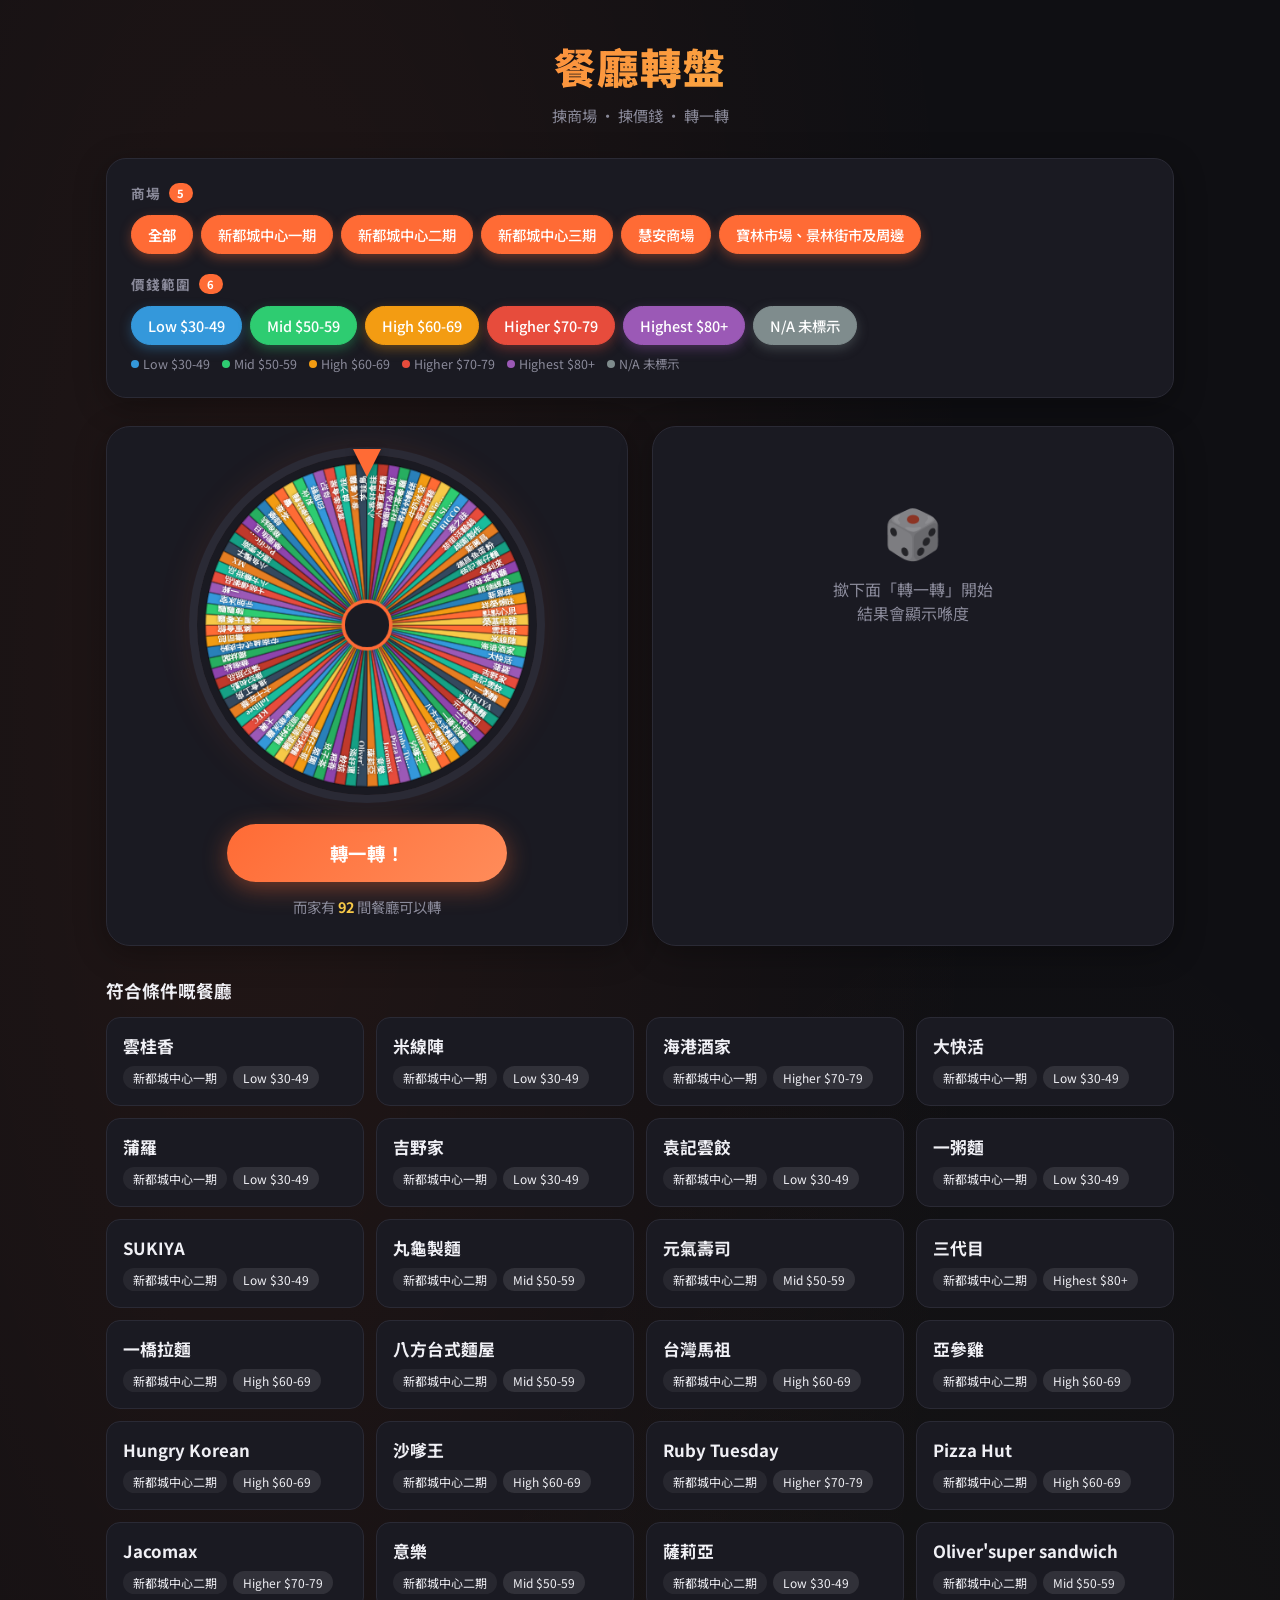
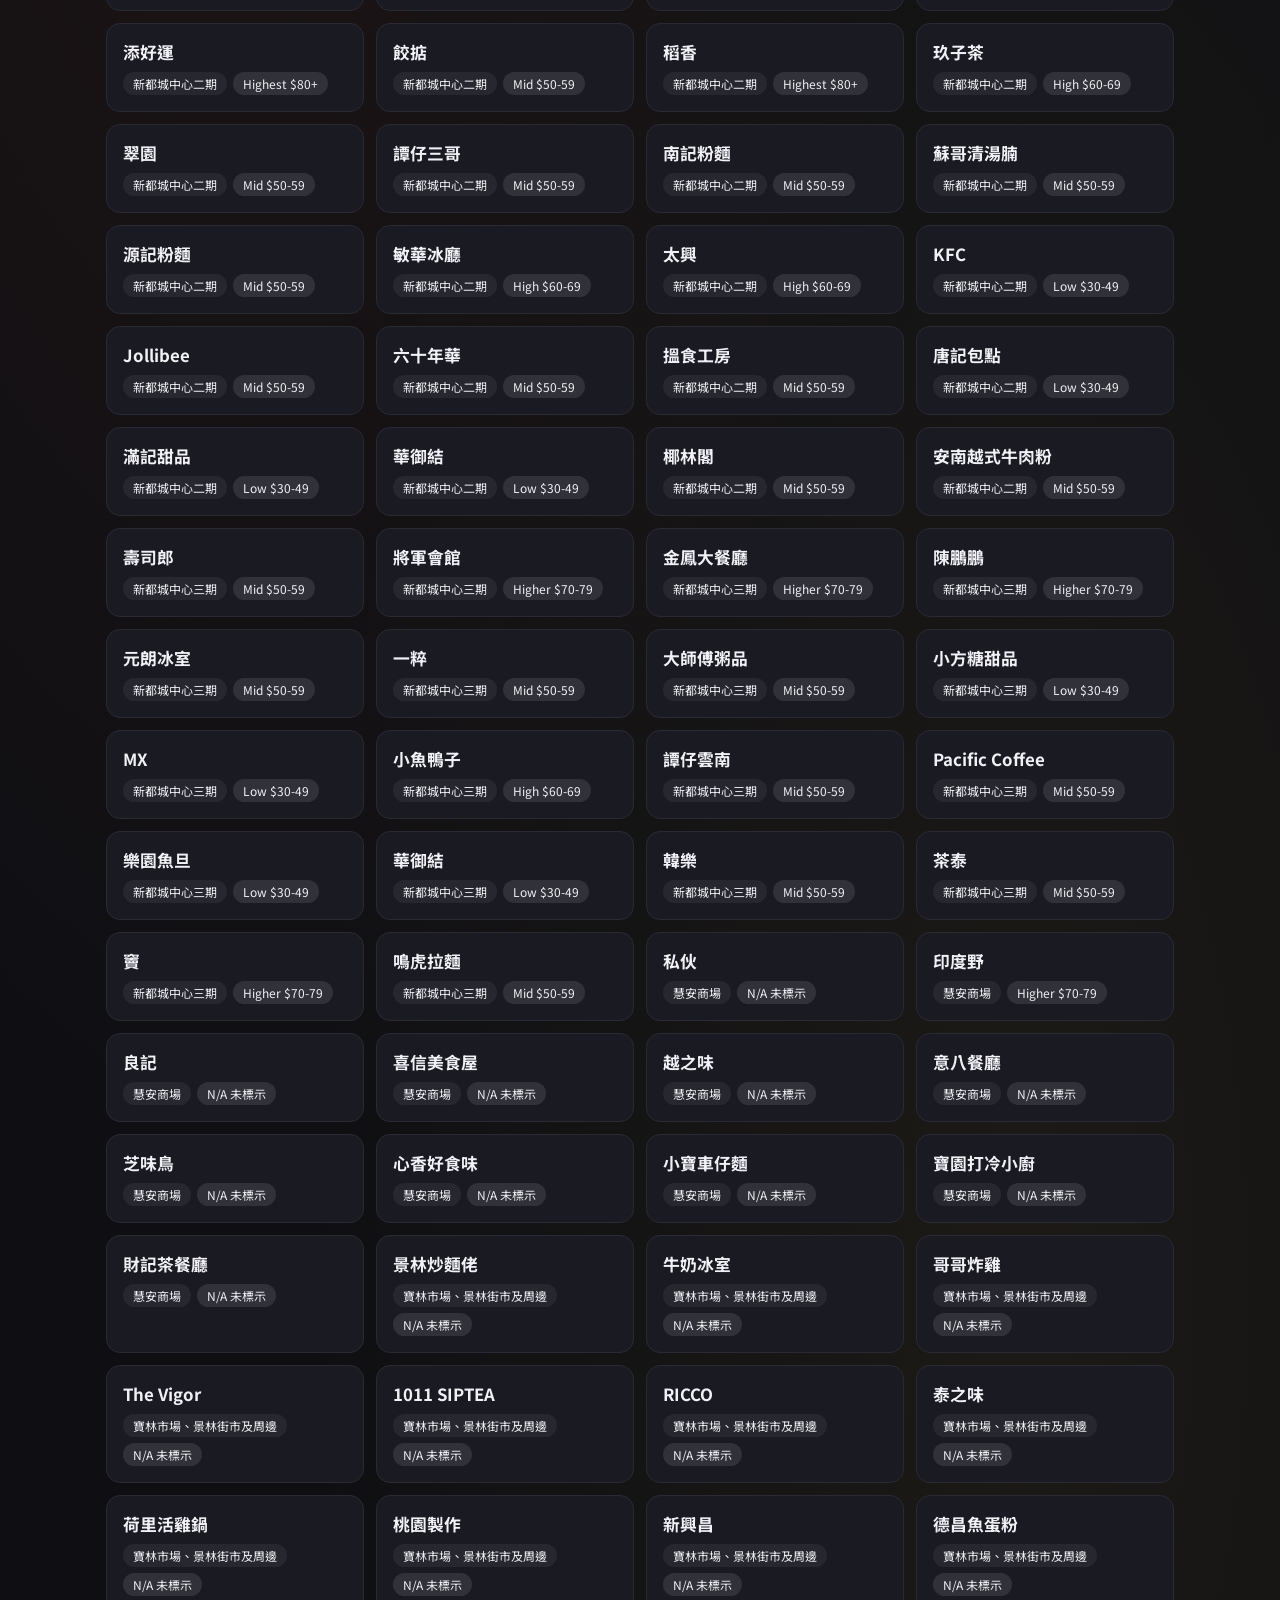
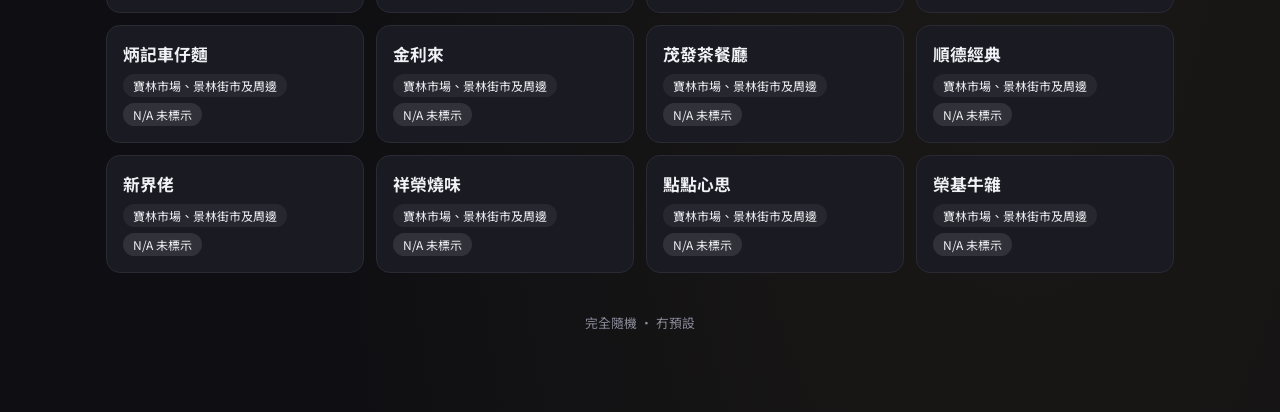
==== index.html @ 02159529 "fixed file name" ====
<!DOCTYPE html>
<html lang="zh-Hant">
<head>
  <meta charset="UTF-8">
  <meta name="viewport" content="width=device-width, initial-scale=1.0">
  <title>餐廳轉盤 · 隨機揀食</title>
  <link rel="preconnect" href="https://fonts.googleapis.com">
  <link rel="preconnect" href="https://fonts.gstatic.com" crossorigin>
  <link href="https://fonts.googleapis.com/css2?family=Noto+Sans+TC:wght@400;500;700;900&display=swap" rel="stylesheet">
  <style>
    :root {
      --bg: #0f0f13;
      --card: #1a1a22;
      --card-hover: #22222c;
      --accent: #ff6b35;
      --accent2: #f7c948;
      --text: #f0f0f5;
      --muted: #8a8a9a;
      --success: #2ecc71;
      --border: #2a2a35;
      --low: #3498db;
      --mid: #2ecc71;
      --high: #f39c12;
      --higher: #e74c3c;
      --highest: #9b59b6;
      --na: #7f8c8d;
    }

    * {
      margin: 0;
      padding: 0;
      box-sizing: border-box;
    }

    body {
      font-family: 'Noto Sans TC', -apple-system, BlinkMacSystemFont, sans-serif;
      background: var(--bg);
      color: var(--text);
      min-height: 100vh;
      overflow-x: hidden;
      background-image: 
        radial-gradient(ellipse at 20% 20%, rgba(255, 107, 53, 0.08) 0%, transparent 50%),
        radial-gradient(ellipse at 80% 80%, rgba(247, 201, 72, 0.06) 0%, transparent 50%);
    }

    .container {
      max-width: 1100px;
      margin: 0 auto;
      padding: 24px 16px 80px;
    }

    header {
      text-align: center;
      margin-bottom: 32px;
      padding-top: 12px;
    }

    header h1 {
      font-size: clamp(1.8rem, 5vw, 2.6rem);
      font-weight: 900;
      background: linear-gradient(135deg, var(--accent), var(--accent2));
      -webkit-background-clip: text;
      -webkit-text-fill-color: transparent;
      background-clip: text;
      letter-spacing: 0.02em;
    }

    header p {
      color: var(--muted);
      margin-top: 8px;
      font-size: 0.95rem;
    }

    /* Filters */
    .filters {
      background: var(--card);
      border: 1px solid var(--border);
      border-radius: 20px;
      padding: 24px;
      margin-bottom: 28px;
      box-shadow: 0 8px 32px rgba(0,0,0,0.3);
    }

    .filter-section {
      margin-bottom: 20px;
    }

    .filter-section:last-child {
      margin-bottom: 0;
    }

    .filter-title {
      font-size: 0.85rem;
      font-weight: 700;
      color: var(--muted);
      text-transform: uppercase;
      letter-spacing: 0.08em;
      margin-bottom: 12px;
      display: flex;
      align-items: center;
      gap: 8px;
    }

    .filter-title span {
      background: var(--accent);
      color: #fff;
      font-size: 0.7rem;
      padding: 2px 8px;
      border-radius: 999px;
      font-weight: 700;
    }

    .chips {
      display: flex;
      flex-wrap: wrap;
      gap: 8px;
    }

    .chip {
      appearance: none;
      border: 1.5px solid var(--border);
      background: transparent;
      color: var(--text);
      padding: 8px 16px;
      border-radius: 999px;
      font-size: 0.9rem;
      font-weight: 500;
      cursor: pointer;
      transition: all 0.2s ease;
      font-family: inherit;
      user-select: none;
    }

    .chip:hover {
      border-color: var(--accent);
      background: rgba(255, 107, 53, 0.1);
    }

    .chip.active {
      background: var(--accent);
      border-color: var(--accent);
      color: #fff;
      box-shadow: 0 4px 12px rgba(255, 107, 53, 0.35);
    }

    .chip.price-low.active { background: var(--low); border-color: var(--low); box-shadow: 0 4px 12px rgba(52,152,219,0.35); }
    .chip.price-mid.active { background: var(--mid); border-color: var(--mid); box-shadow: 0 4px 12px rgba(46,204,113,0.35); }
    .chip.price-high.active { background: var(--high); border-color: var(--high); box-shadow: 0 4px 12px rgba(243,156,18,0.35); }
    .chip.price-higher.active { background: var(--higher); border-color: var(--higher); box-shadow: 0 4px 12px rgba(231,76,60,0.35); }
    .chip.price-highest.active { background: var(--highest); border-color: var(--highest); box-shadow: 0 4px 12px rgba(155,89,182,0.35); }
    .chip.price-na.active { background: var(--na); border-color: var(--na); box-shadow: 0 4px 12px rgba(127,140,141,0.35); }

    .price-legend {
      display: flex;
      flex-wrap: wrap;
      gap: 12px;
      margin-top: 10px;
      font-size: 0.78rem;
      color: var(--muted);
    }

    .price-legend span {
      display: flex;
      align-items: center;
      gap: 4px;
    }

    .dot {
      width: 8px;
      height: 8px;
      border-radius: 50%;
      display: inline-block;
    }

    /* Main spinner area */
    .spinner-area {
      display: grid;
      grid-template-columns: 1fr;
      gap: 24px;
    }

    @media (min-width: 800px) {
      .spinner-area {
        grid-template-columns: 1fr 1fr;
      }
    }

    .wheel-card, .result-card {
      background: var(--card);
      border: 1px solid var(--border);
      border-radius: 24px;
      padding: 28px;
      box-shadow: 0 8px 32px rgba(0,0,0,0.3);
      position: relative;
      overflow: hidden;
    }

    .wheel-wrapper {
      position: relative;
      width: 100%;
      max-width: 340px;
      margin: 0 auto;
      aspect-ratio: 1;
    }

    #wheelCanvas {
      width: 100%;
      height: 100%;
      border-radius: 50%;
      box-shadow: 0 0 0 8px #2a2a35, 0 0 40px rgba(255,107,53,0.15);
    }

    .pointer {
      position: absolute;
      top: -6px;
      left: 50%;
      transform: translateX(-50%);
      width: 0;
      height: 0;
      border-left: 14px solid transparent;
      border-right: 14px solid transparent;
      border-top: 28px solid var(--accent);
      z-index: 10;
      filter: drop-shadow(0 2px 4px rgba(0,0,0,0.4));
    }

    .spin-btn {
      display: block;
      width: 100%;
      max-width: 280px;
      margin: 24px auto 0;
      padding: 16px 32px;
      font-size: 1.15rem;
      font-weight: 700;
      font-family: inherit;
      border: none;
      border-radius: 999px;
      background: linear-gradient(135deg, var(--accent), #ff8c5a);
      color: #fff;
      cursor: pointer;
      transition: transform 0.15s, box-shadow 0.15s;
      box-shadow: 0 6px 24px rgba(255,107,53,0.4);
      letter-spacing: 0.03em;
    }

    .spin-btn:hover:not(:disabled) {
      transform: translateY(-2px);
      box-shadow: 0 10px 28px rgba(255,107,53,0.5);
    }

    .spin-btn:active:not(:disabled) {
      transform: translateY(0);
    }

    .spin-btn:disabled {
      opacity: 0.5;
      cursor: not-allowed;
    }

    .count-info {
      text-align: center;
      margin-top: 14px;
      font-size: 0.9rem;
      color: var(--muted);
    }

    .count-info strong {
      color: var(--accent2);
    }

    /* Result */
    .result-placeholder {
      text-align: center;
      padding: 40px 20px;
      color: var(--muted);
    }

    .result-placeholder .icon {
      font-size: 3rem;
      margin-bottom: 12px;
      opacity: 0.5;
    }

    .result-content {
      display: none;
      animation: fadeIn 0.5s ease;
    }

    .result-content.show {
      display: block;
    }

    @keyframes fadeIn {
      from { opacity: 0; transform: translateY(12px); }
      to { opacity: 1; transform: translateY(0); }
    }

    .result-name {
      font-size: 1.8rem;
      font-weight: 900;
      text-align: center;
      margin-bottom: 16px;
      line-height: 1.3;
    }

    .result-meta {
      display: flex;
      flex-wrap: wrap;
      justify-content: center;
      gap: 10px;
      margin-bottom: 20px;
    }

    .badge {
      padding: 6px 14px;
      border-radius: 999px;
      font-size: 0.85rem;
      font-weight: 600;
    }

    .badge.mall {
      background: rgba(255,255,255,0.08);
      color: var(--text);
    }

    .badge.price-low { background: rgba(52,152,219,0.2); color: #5dade2; }
    .badge.price-mid { background: rgba(46,204,113,0.2); color: #58d68d; }
    .badge.price-high { background: rgba(243,156,18,0.2); color: #f5b041; }
    .badge.price-higher { background: rgba(231,76,60,0.2); color: #ec7063; }
    .badge.price-highest { background: rgba(155,89,182,0.2); color: #bb8fce; }
    .badge.price-na { background: rgba(127,140,141,0.2); color: #b0b0b0; }

    .result-desc {
      background: rgba(255,255,255,0.04);
      border-radius: 14px;
      padding: 16px;
      font-size: 0.95rem;
      color: var(--muted);
      line-height: 1.6;
      text-align: center;
      cursor: pointer;
      transition: background 0.2s;
      border: 1px solid transparent;
    }

    .result-desc:hover {
      background: rgba(255,255,255,0.07);
      border-color: var(--border);
    }

    .result-desc .hint {
      font-size: 0.75rem;
      margin-top: 6px;
      opacity: 0.6;
    }

    /* List of filtered */
    .list-section {
      margin-top: 32px;
    }

    .list-header {
      display: flex;
      justify-content: space-between;
      align-items: center;
      margin-bottom: 14px;
    }

    .list-header h2 {
      font-size: 1.1rem;
      font-weight: 700;
    }

    .restaurant-grid {
      display: grid;
      grid-template-columns: repeat(auto-fill, minmax(240px, 1fr));
      gap: 12px;
    }

    .resto-card {
      background: var(--card);
      border: 1px solid var(--border);
      border-radius: 14px;
      padding: 16px;
      cursor: pointer;
      transition: all 0.2s;
    }

    .resto-card:hover {
      background: var(--card-hover);
      border-color: var(--accent);
      transform: translateY(-2px);
    }

    .resto-card .name {
      font-weight: 700;
      font-size: 1.05rem;
      margin-bottom: 8px;
    }

    .resto-card .tags {
      display: flex;
      flex-wrap: wrap;
      gap: 6px;
    }

    .resto-card .tag {
      font-size: 0.75rem;
      padding: 3px 10px;
      border-radius: 999px;
      background: rgba(255,255,255,0.06);
    }

    /* Modal */
    .modal-overlay {
      position: fixed;
      inset: 0;
      background: rgba(0,0,0,0.7);
      backdrop-filter: blur(6px);
      display: flex;
      align-items: center;
      justify-content: center;
      z-index: 100;
      opacity: 0;
      pointer-events: none;
      transition: opacity 0.25s;
      padding: 20px;
    }

    .modal-overlay.open {
      opacity: 1;
      pointer-events: auto;
    }

    .modal {
      background: var(--card);
      border: 1px solid var(--border);
      border-radius: 20px;
      padding: 28px;
      max-width: 420px;
      width: 100%;
      transform: scale(0.92);
      transition: transform 0.25s;
      box-shadow: 0 20px 60px rgba(0,0,0,0.5);
    }

    .modal-overlay.open .modal {
      transform: scale(1);
    }

    .modal h3 {
      font-size: 1.4rem;
      font-weight: 800;
      margin-bottom: 12px;
    }

    .modal .meta {
      display: flex;
      flex-wrap: wrap;
      gap: 8px;
      margin-bottom: 16px;
    }

    .modal .desc {
      color: var(--muted);
      line-height: 1.7;
      font-size: 0.95rem;
      background: rgba(255,255,255,0.04);
      padding: 14px;
      border-radius: 12px;
    }

    .modal-close {
      margin-top: 20px;
      width: 100%;
      padding: 12px;
      border: none;
      border-radius: 12px;
      background: var(--accent);
      color: #fff;
      font-weight: 700;
      font-size: 1rem;
      cursor: pointer;
      font-family: inherit;
    }

    .modal-close:hover {
      opacity: 0.9;
    }

    /* Confetti */
    .confetti {
      position: fixed;
      width: 10px;
      height: 10px;
      top: -10px;
      z-index: 200;
      pointer-events: none;
    }

    footer {
      text-align: center;
      margin-top: 40px;
      color: var(--muted);
      font-size: 0.8rem;
    }
  </style>
</head>
<body>
  <div class="container">
    <header>
      <h1>餐廳轉盤</h1>
      <p>揀商場 · 揀價錢 · 轉一轉 </p>
    </header>

    <div class="filters">
      <div class="filter-section">
        <div class="filter-title">商場 <span id="mallCount">0</span></div>
        <div class="chips" id="mallChips"></div>
      </div>
      <div class="filter-section">
        <div class="filter-title">價錢範圍 <span id="priceCount">0</span></div>
        <div class="chips" id="priceChips"></div>
        <div class="price-legend">
          <span><i class="dot" style="background:var(--low)"></i> Low $30-49</span>
          <span><i class="dot" style="background:var(--mid)"></i> Mid $50-59</span>
          <span><i class="dot" style="background:var(--high)"></i> High $60-69</span>
          <span><i class="dot" style="background:var(--higher)"></i> Higher $70-79</span>
          <span><i class="dot" style="background:var(--highest)"></i> Highest $80+</span>
          <span><i class="dot" style="background:var(--na)"></i> N/A 未標示</span>
        </div>
      </div>
    </div>

    <div class="spinner-area">
      <div class="wheel-card">
        <div class="wheel-wrapper">
          <div class="pointer"></div>
          <canvas id="wheelCanvas" width="400" height="400"></canvas>
        </div>
        <button class="spin-btn" id="spinBtn">轉一轉！</button>
        <div class="count-info">而家有 <strong id="filteredCount">0</strong> 間餐廳可以轉</div>
      </div>

      <div class="result-card">
        <div class="result-placeholder" id="resultPlaceholder">
          <div class="icon">🎲</div>
          <div>撳下面「轉一轉」開始<br>結果會顯示喺度</div>
        </div>
        <div class="result-content" id="resultContent">
          <div class="result-name" id="resultName"></div>
          <div class="result-meta" id="resultMeta"></div>
          <div class="result-desc" id="resultDesc" onclick="openModalFromResult()">
            <div id="resultDescText"></div>
            <div class="hint">詳情...</div>
          </div>
        </div>
      </div>
    </div>

    <div class="list-section">
      <div class="list-header">
        <h2>符合條件嘅餐廳</h2>
      </div>
      <div class="restaurant-grid" id="restoGrid"></div>
    </div>

    <footer>完全隨機 · 冇預設 </footer>
  </div>

  <!-- Modal -->
  <div class="modal-overlay" id="modal" onclick="closeModal(event)">
    <div class="modal" onclick="event.stopPropagation()">
      <h3 id="modalName"></h3>
      <div class="meta" id="modalMeta"></div>
      <div class="desc" id="modalDesc"></div>
      <button class="modal-close" onclick="closeModal()">關閉</button>
    </div>
  </div>

  <script>
    // ========== DATA ==========
    const PRICE_MAP = {
      Low: { label: 'Low $30-49', key: 'low', range: '$30-49' },
      Mid: { label: 'Mid $50-59', key: 'mid', range: '$50-59' },
      High: { label: 'High $60-69', key: 'high', range: '$60-69' },
      Higher: { label: 'Higher $70-79', key: 'higher', range: '$70-79' },
      Highest: { label: 'Highest $80+', key: 'highest', range: '$80+' },
      'N/A': { label: 'N/A 未標示', key: 'na', range: 'N/A' }
    };

    const restaurants = [
      // 新都城中心一期
      { name: '雲桂香', mall: '新都城中心一期', price: 'Low', desc: 'No description yet.' },
      { name: '米線陣', mall: '新都城中心一期', price: 'Low', desc: 'No description yet.' },
      { name: '海港酒家', mall: '新都城中心一期', price: 'Higher', desc: 'No description yet.' },
      { name: '大快活', mall: '新都城中心一期', price: 'Low', desc: 'No description yet.' },
      { name: '蒲羅', mall: '新都城中心一期', price: 'Low', desc: 'No description yet.' },
      { name: '吉野家', mall: '新都城中心一期', price: 'Low', desc: 'No description yet.' },
      { name: '袁記雲餃', mall: '新都城中心一期', price: 'Low', desc: 'No description yet.' },
      { name: '一粥麵', mall: '新都城中心一期', price: 'Low', desc: 'No description yet.' },

      // 新都城中心二期
      { name: 'SUKIYA', mall: '新都城中心二期', price: 'Low', desc: 'No description yet.' },
      { name: '丸龜製麵', mall: '新都城中心二期', price: 'Mid', desc: 'No description yet.' },
      { name: '元氣壽司', mall: '新都城中心二期', price: 'Mid', desc: 'No description yet.' },
      { name: '三代目', mall: '新都城中心二期', price: 'Highest', desc: 'No description yet.' },
      { name: '一橋拉麵', mall: '新都城中心二期', price: 'High', desc: 'No description yet.' },
      { name: '八方台式麵屋', mall: '新都城中心二期', price: 'Mid', desc: 'No description yet.' },
      { name: '台灣馬祖', mall: '新都城中心二期', price: 'High', desc: 'No description yet.' },
      { name: '亞參雞', mall: '新都城中心二期', price: 'High', desc: 'No description yet.' },
      { name: 'Hungry Korean', mall: '新都城中心二期', price: 'High', desc: 'No description yet.' },
      { name: '沙嗲王', mall: '新都城中心二期', price: 'High', desc: 'No description yet.' },
      { name: 'Ruby Tuesday', mall: '新都城中心二期', price: 'Higher', desc: 'No description yet.' },
      { name: 'Pizza Hut', mall: '新都城中心二期', price: 'High', desc: 'No description yet.' },
      { name: 'Jacomax', mall: '新都城中心二期', price: 'Higher', desc: 'No description yet.' },
      { name: '意樂', mall: '新都城中心二期', price: 'Mid', desc: 'No description yet.' },
      { name: '薩莉亞', mall: '新都城中心二期', price: 'Low', desc: 'No description yet.' },
      { name: "Oliver'super sandwich", mall: '新都城中心二期', price: 'Mid', desc: 'No description yet.' },
      { name: '添好運', mall: '新都城中心二期', price: 'Highest', desc: 'No description yet.' },
      { name: '餃掂', mall: '新都城中心二期', price: 'Mid', desc: 'No description yet.' },
      { name: '稻香', mall: '新都城中心二期', price: 'Highest', desc: 'No description yet.' },
      { name: '玖子茶', mall: '新都城中心二期', price: 'High', desc: 'No description yet.' },
      { name: '翠園', mall: '新都城中心二期', price: 'Mid', desc: 'No description yet.' },
      { name: '譚仔三哥', mall: '新都城中心二期', price: 'Mid', desc: 'No description yet.' },
      { name: '南記粉麵', mall: '新都城中心二期', price: 'Mid', desc: 'No description yet.' },
      { name: '蘇哥清湯腩', mall: '新都城中心二期', price: 'Mid', desc: 'No description yet.' },
      { name: '源記粉麵', mall: '新都城中心二期', price: 'Mid', desc: 'No description yet.' },
      { name: '敏華冰廳', mall: '新都城中心二期', price: 'High', desc: 'No description yet.' },
      { name: '太興', mall: '新都城中心二期', price: 'High', desc: 'No description yet.' },
      { name: 'KFC', mall: '新都城中心二期', price: 'Low', desc: 'No description yet.' },
      { name: 'Jollibee', mall: '新都城中心二期', price: 'Mid', desc: 'No description yet.' },
      { name: '六十年華', mall: '新都城中心二期', price: 'Mid', desc: 'No description yet.' },
      { name: '搵食工房', mall: '新都城中心二期', price: 'Mid', desc: 'No description yet.' },
      { name: '唐記包點', mall: '新都城中心二期', price: 'Low', desc: 'No description yet.' },
      { name: '滿記甜品', mall: '新都城中心二期', price: 'Low', desc: 'No description yet.' },
      { name: '華御結', mall: '新都城中心二期', price: 'Low', desc: 'No description yet.' },
      { name: '椰林閣', mall: '新都城中心二期', price: 'Mid', desc: 'No description yet.' },
      { name: '安南越式牛肉粉', mall: '新都城中心二期', price: 'Mid', desc: 'No description yet.' },

      // 新都城中心三期
      { name: '壽司郎', mall: '新都城中心三期', price: 'Mid', desc: 'No description yet.' },
      { name: '將軍會館', mall: '新都城中心三期', price: 'Higher', desc: 'No description yet.' },
      { name: '金鳳大餐廳', mall: '新都城中心三期', price: 'Higher', desc: 'No description yet.' },
      { name: '陳鵬鵬', mall: '新都城中心三期', price: 'Higher', desc: 'No description yet.' },
      { name: '元朗冰室', mall: '新都城中心三期', price: 'Mid', desc: 'No description yet.' },
      { name: '一粹', mall: '新都城中心三期', price: 'Mid', desc: 'No description yet.' },
      { name: '大師傅粥品', mall: '新都城中心三期', price: 'Mid', desc: 'No description yet.' },
      { name: '小方糖甜品', mall: '新都城中心三期', price: 'Low', desc: 'No description yet.' },
      { name: 'MX', mall: '新都城中心三期', price: 'Low', desc: 'No description yet.' },
      { name: '小魚鴨子', mall: '新都城中心三期', price: 'High', desc: 'No description yet.' },
      { name: '譚仔雲南', mall: '新都城中心三期', price: 'Mid', desc: 'No description yet.' },
      { name: 'Pacific Coffee', mall: '新都城中心三期', price: 'Mid', desc: 'No description yet.' },
      { name: '樂園魚旦', mall: '新都城中心三期', price: 'Low', desc: 'No description yet.' },
      { name: '華御結', mall: '新都城中心三期', price: 'Low', desc: 'No description yet.' },
      { name: '韓樂', mall: '新都城中心三期', price: 'Mid', desc: 'No description yet.' },
      { name: '茶泰', mall: '新都城中心三期', price: 'Mid', desc: 'No description yet.' },
      { name: '竇', mall: '新都城中心三期', price: 'Higher', desc: 'No description yet.' },
      { name: '鳴虎拉麵', mall: '新都城中心三期', price: 'Mid', desc: 'No description yet.' },

      // 慧安商場
      { name: '私伙', mall: '慧安商場', price: 'N/A', desc: 'No description yet.' },
      { name: '印度野', mall: '慧安商場', price: 'Higher', desc: 'No description yet.' },
      { name: '良記', mall: '慧安商場', price: 'N/A', desc: 'No description yet.' },
      { name: '喜信美食屋', mall: '慧安商場', price: 'N/A', desc: 'No description yet.' },
      { name: '越之味', mall: '慧安商場', price: 'N/A', desc: 'No description yet.' },
      { name: '意八餐廳', mall: '慧安商場', price: 'N/A', desc: 'No description yet.' },
      { name: '芝味鳥', mall: '慧安商場', price: 'N/A', desc: 'No description yet.' },
      { name: '心香好食味', mall: '慧安商場', price: 'N/A', desc: 'No description yet.' },
      { name: '小寶車仔麵', mall: '慧安商場', price: 'N/A', desc: 'No description yet.' },
      { name: '寶園打冷小廚', mall: '慧安商場', price: 'N/A', desc: 'No description yet.' },
      { name: '財記茶餐廳', mall: '慧安商場', price: 'N/A', desc: 'No description yet.' },

      // 寶林市場、景林街市及周邊
      { name: '景林炒麵佬', mall: '寶林市場、景林街市及周邊', price: 'N/A', desc: 'No description yet.' },
      { name: '牛奶冰室', mall: '寶林市場、景林街市及周邊', price: 'N/A', desc: 'No description yet.' },
      { name: '哥哥炸雞', mall: '寶林市場、景林街市及周邊', price: 'N/A', desc: 'No description yet.' },
      { name: 'The Vigor', mall: '寶林市場、景林街市及周邊', price: 'N/A', desc: 'No description yet.' },
      { name: '1011 SIPTEA', mall: '寶林市場、景林街市及周邊', price: 'N/A', desc: 'No description yet.' },
      { name: 'RICCO', mall: '寶林市場、景林街市及周邊', price: 'N/A', desc: 'No description yet.' },
      { name: '泰之味', mall: '寶林市場、景林街市及周邊', price: 'N/A', desc: 'No description yet.' },
      { name: '荷里活雞鍋', mall: '寶林市場、景林街市及周邊', price: 'N/A', desc: 'No description yet.' },
      { name: '桃園製作', mall: '寶林市場、景林街市及周邊', price: 'N/A', desc: 'No description yet.' },
      { name: '新興昌', mall: '寶林市場、景林街市及周邊', price: 'N/A', desc: 'No description yet.' },
      { name: '德昌魚蛋粉', mall: '寶林市場、景林街市及周邊', price: 'N/A', desc: 'No description yet.' },
      { name: '炳記車仔麵', mall: '寶林市場、景林街市及周邊', price: 'N/A', desc: 'No description yet.' },
      { name: '金利來', mall: '寶林市場、景林街市及周邊', price: 'N/A', desc: 'No description yet.' },
      { name: '茂發茶餐廳', mall: '寶林市場、景林街市及周邊', price: 'N/A', desc: 'No description yet.' },
      { name: '順德經典', mall: '寶林市場、景林街市及周邊', price: 'N/A', desc: 'No description yet.' },
      { name: '新界佬', mall: '寶林市場、景林街市及周邊', price: 'N/A', desc: 'No description yet.' },
      { name: '祥榮燒味', mall: '寶林市場、景林街市及周邊', price: 'N/A', desc: 'No description yet.' },
      { name: '點點心思', mall: '寶林市場、景林街市及周邊', price: 'N/A', desc: 'No description yet.' },
      { name: '榮基牛雜', mall: '寶林市場、景林街市及周邊', price: 'N/A', desc: 'No description yet.' },
    ];

    const MALLS = [...new Set(restaurants.map(r => r.mall))];
    const PRICES = ['Low', 'Mid', 'High', 'Higher', 'Highest', 'N/A'];

    // State
    let selectedMalls = new Set(MALLS);
    let selectedPrices = new Set(PRICES);
    let filtered = [];
    let isSpinning = false;
    let currentAngle = 0;
    let selectedResult = null;

    // Colors for wheel segments
    const WHEEL_COLORS = [
      '#ff6b35', '#f7c948', '#2ecc71', '#3498db', '#9b59b6',
      '#e74c3c', '#1abc9c', '#e67e22', '#34495e', '#16a085',
      '#c0392b', '#8e44ad', '#27ae60', '#2980b9', '#f39c12'
    ];

    // ========== INIT ==========
    function init() {
      renderMallChips();
      renderPriceChips();
      updateFilter();
      document.getElementById('spinBtn').addEventListener('click', spin);
    }

    function renderMallChips() {
      const container = document.getElementById('mallChips');
      container.innerHTML = '';
      MALLS.forEach(mall => {
        const btn = document.createElement('button');
        btn.className = 'chip active';
        btn.textContent = mall;
        btn.dataset.value = mall;
        btn.onclick = () => toggleMall(mall, btn);
        container.appendChild(btn);
      });
      // All button
      const allBtn = document.createElement('button');
      allBtn.className = 'chip active';
      allBtn.textContent = '全部';
      allBtn.style.fontWeight = '700';
      allBtn.onclick = () => {
        selectedMalls = new Set(MALLS);
        document.querySelectorAll('#mallChips .chip').forEach(c => c.classList.add('active'));
        updateFilter();
      };
      container.prepend(allBtn);
      updateMallCount();
    }

    function renderPriceChips() {
      const container = document.getElementById('priceChips');
      container.innerHTML = '';
      PRICES.forEach(p => {
        const info = PRICE_MAP[p];
        const btn = document.createElement('button');
        btn.className = `chip price-${info.key} active`;
        btn.textContent = info.label;
        btn.dataset.value = p;
        btn.onclick = () => togglePrice(p, btn);
        container.appendChild(btn);
      });
      updatePriceCount();
    }

    function toggleMall(mall, btn) {
      if (selectedMalls.has(mall)) {
        selectedMalls.delete(mall);
        btn.classList.remove('active');
      } else {
        selectedMalls.add(mall);
        btn.classList.add('active');
      }
      // Sync "All"
      const allBtn = document.querySelector('#mallChips .chip');
      if (selectedMalls.size === MALLS.length) {
        allBtn.classList.add('active');
      } else {
        allBtn.classList.remove('active');
      }
      updateFilter();
    }

    function togglePrice(price, btn) {
      if (selectedPrices.has(price)) {
        selectedPrices.delete(price);
        btn.classList.remove('active');
      } else {
        selectedPrices.add(price);
        btn.classList.add('active');
      }
      updateFilter();
    }

    function updateMallCount() {
      document.getElementById('mallCount').textContent = selectedMalls.size;
    }

    function updatePriceCount() {
      document.getElementById('priceCount').textContent = selectedPrices.size;
    }

    function updateFilter() {
      updateMallCount();
      updatePriceCount();
      filtered = restaurants.filter(r => 
        selectedMalls.has(r.mall) && selectedPrices.has(r.price)
      );
      document.getElementById('filteredCount').textContent = filtered.length;
      document.getElementById('spinBtn').disabled = filtered.length === 0;
      drawWheel();
      renderList();
    }

    // ========== WHEEL ==========
    function drawWheel() {
      const canvas = document.getElementById('wheelCanvas');
      const ctx = canvas.getContext('2d');
      const size = canvas.width;
      const center = size / 2;
      const radius = center - 10;

      ctx.clearRect(0, 0, size, size);

      if (filtered.length === 0) {
        ctx.beginPath();
        ctx.arc(center, center, radius, 0, Math.PI * 2);
        ctx.fillStyle = '#2a2a35';
        ctx.fill();
        ctx.fillStyle = '#8a8a9a';
        ctx.font = 'bold 22px "Noto Sans TC"';
        ctx.textAlign = 'center';
        ctx.textBaseline = 'middle';
        ctx.fillText('冇餐廳', center, center);
        return;
      }

      const n = filtered.length;
      const arc = (Math.PI * 2) / n;

      // Apply current rotation
      ctx.save();
      ctx.translate(center, center);
      ctx.rotate(currentAngle);

      for (let i = 0; i < n; i++) {
        const start = i * arc;
        const end = start + arc;
        ctx.beginPath();
        ctx.moveTo(0, 0);
        ctx.arc(0, 0, radius, start, end);
        ctx.closePath();
        ctx.fillStyle = WHEEL_COLORS[i % WHEEL_COLORS.length];
        ctx.fill();
        ctx.strokeStyle = 'rgba(0,0,0,0.25)';
        ctx.lineWidth = 2;
        ctx.stroke();

        // Text
        ctx.save();
        ctx.rotate(start + arc / 2);
        ctx.textAlign = 'right';
        ctx.fillStyle = '#fff';
        ctx.font = `bold ${Math.min(16, Math.max(10, 180 / n))}px "Noto Sans TC"`;
        ctx.shadowColor = 'rgba(0,0,0,0.5)';
        ctx.shadowBlur = 3;
        const name = filtered[i].name;
        const display = name.length > 8 ? name.slice(0, 7) + '…' : name;
        ctx.fillText(display, radius - 14, 5);
        ctx.restore();
      }

      // Center circle
      ctx.beginPath();
      ctx.arc(0, 0, 28, 0, Math.PI * 2);
      ctx.fillStyle = '#1a1a22';
      ctx.fill();
      ctx.strokeStyle = varAccent();
      ctx.lineWidth = 4;
      ctx.stroke();

      ctx.restore();
    }

    function varAccent() {
      return getComputedStyle(document.documentElement).getPropertyValue('--accent').trim() || '#ff6b35';
    }

    // ========== SPIN ==========
    function spin() {
      if (isSpinning || filtered.length === 0) return;
      isSpinning = true;
      document.getElementById('spinBtn').disabled = true;
      document.getElementById('resultPlaceholder').style.display = 'block';
      document.getElementById('resultContent').classList.remove('show');

      // Fully random index using crypto if available
      const randomIndex = Math.floor(secureRandom() * filtered.length);
      const target = filtered[randomIndex];

      const n = filtered.length;
      const arc = (Math.PI * 2) / n;
      // Segment i goes from i*arc to (i+1)*arc
      // We want the middle of the target segment to land under the pointer (top = -PI/2 in canvas after rotation)
      // After rotation by currentAngle, the angle on wheel that is at top is -PI/2 - currentAngle (mod 2PI)
      const targetMid = randomIndex * arc + arc / 2;
      const extraSpins = 6 + Math.floor(secureRandom() * 4); // 6~9 full turns
      // Normalize current
      const normalized = ((currentAngle % (Math.PI * 2)) + Math.PI * 2) % (Math.PI * 2);
      // We need final rotation such that: targetMid + finalAngle ≡ -PI/2  (mod 2PI)
      // => finalAngle ≡ -PI/2 - targetMid  (mod 2PI)
      let delta = (-Math.PI / 2 - targetMid) - normalized;
      delta = ((delta % (Math.PI * 2)) + Math.PI * 2) % (Math.PI * 2);
      const finalAngle = currentAngle + delta + extraSpins * Math.PI * 2;

      const startAngle = currentAngle;
      const start = performance.now();
      const duration = 4200 + Math.random() * 800;

      function animate(now) {
        const t = Math.min(1, (now - start) / duration);
        const eased = 1 - Math.pow(1 - t, 3); // ease-out cubic
        currentAngle = startAngle + (finalAngle - startAngle) * eased;
        drawWheel();
        if (t < 1) {
          requestAnimationFrame(animate);
        } else {
          currentAngle = finalAngle;
          drawWheel();
          showResult(target);
          isSpinning = false;
          document.getElementById('spinBtn').disabled = filtered.length === 0;
          launchConfetti();
        }
      }
      requestAnimationFrame(animate);
    }

    function secureRandom() {
      if (window.crypto && window.crypto.getRandomValues) {
        const arr = new Uint32Array(1);
        window.crypto.getRandomValues(arr);
        return arr[0] / (0xffffffff + 1);
      }
      return Math.random();
    }

    function showResult(resto) {
      selectedResult = resto;
      document.getElementById('resultPlaceholder').style.display = 'none';
      const content = document.getElementById('resultContent');
      content.classList.add('show');
      document.getElementById('resultName').textContent = resto.name;
      const meta = document.getElementById('resultMeta');
      const pInfo = PRICE_MAP[resto.price];
      meta.innerHTML = `
        <span class="badge mall">${resto.mall}</span>
        <span class="badge price-${pInfo.key}">${pInfo.label}</span>
      `;
      document.getElementById('resultDescText').textContent = resto.desc;
    }

    // ========== LIST ==========
    function renderList() {
      const grid = document.getElementById('restoGrid');
      if (filtered.length === 0) {
        grid.innerHTML = '<div style="color:var(--muted);padding:20px;grid-column:1/-1;text-align:center;">冇符合條件嘅餐廳，試下改下 filter 啦～</div>';
        return;
      }
      grid.innerHTML = filtered.map((r, i) => {
        const p = PRICE_MAP[r.price];
        return `
          <div class="resto-card" onclick="openModal(${i})">
            <div class="name">${r.name}</div>
            <div class="tags">
              <span class="tag">${r.mall}</span>
              <span class="tag" style="background:rgba(255,255,255,0.1)">${p.label}</span>
            </div>
          </div>
        `;
      }).join('');
    }

    // ========== MODAL ==========
    function openModal(index) {
      const r = filtered[index];
      if (!r) return;
      selectedResult = r;
      showModal(r);
    }

    function openModalFromResult() {
      if (selectedResult) showModal(selectedResult);
    }

    function showModal(r) {
      const p = PRICE_MAP[r.price];
      document.getElementById('modalName').textContent = r.name;
      document.getElementById('modalMeta').innerHTML = `
        <span class="badge mall">${r.mall}</span>
        <span class="badge price-${p.key}">${p.label}</span>
      `;
      document.getElementById('modalDesc').textContent = r.desc;
      document.getElementById('modal').classList.add('open');
    }

    function closeModal(e) {
      if (e && e.target !== document.getElementById('modal') && !e.target.classList.contains('modal-close')) return;
      document.getElementById('modal').classList.remove('open');
    }

    // ========== CONFETTI ==========
    function launchConfetti() {
      const colors = ['#ff6b35', '#f7c948', '#2ecc71', '#3498db', '#9b59b6', '#e74c3c'];
      for (let i = 0; i < 60; i++) {
        const el = document.createElement('div');
        el.className = 'confetti';
        el.style.left = Math.random() * 100 + 'vw';
        el.style.background = colors[Math.floor(Math.random() * colors.length)];
        el.style.width = (6 + Math.random() * 8) + 'px';
        el.style.height = (6 + Math.random() * 8) + 'px';
        el.style.borderRadius = Math.random() > 0.5 ? '50%' : '2px';
        el.style.opacity = '0.9';
        document.body.appendChild(el);
        const duration = 2000 + Math.random() * 2000;
        const xMove = (Math.random() - 0.5) * 200;
        el.animate([
          { transform: 'translateY(0) translateX(0) rotate(0deg)', opacity: 1 },
          { transform: `translateY(100vh) translateX(${xMove}px) rotate(${Math.random()*720}deg)`, opacity: 0 }
        ], { duration, easing: 'cubic-bezier(0.25,0.46,0.45,0.94)' }).onfinish = () => el.remove();
      }
    }

    // Close modal on Escape
    document.addEventListener('keydown', e => {
      if (e.key === 'Escape') document.getElementById('modal').classList.remove('open');
    });

    init();
  </script>
</body>
</html>
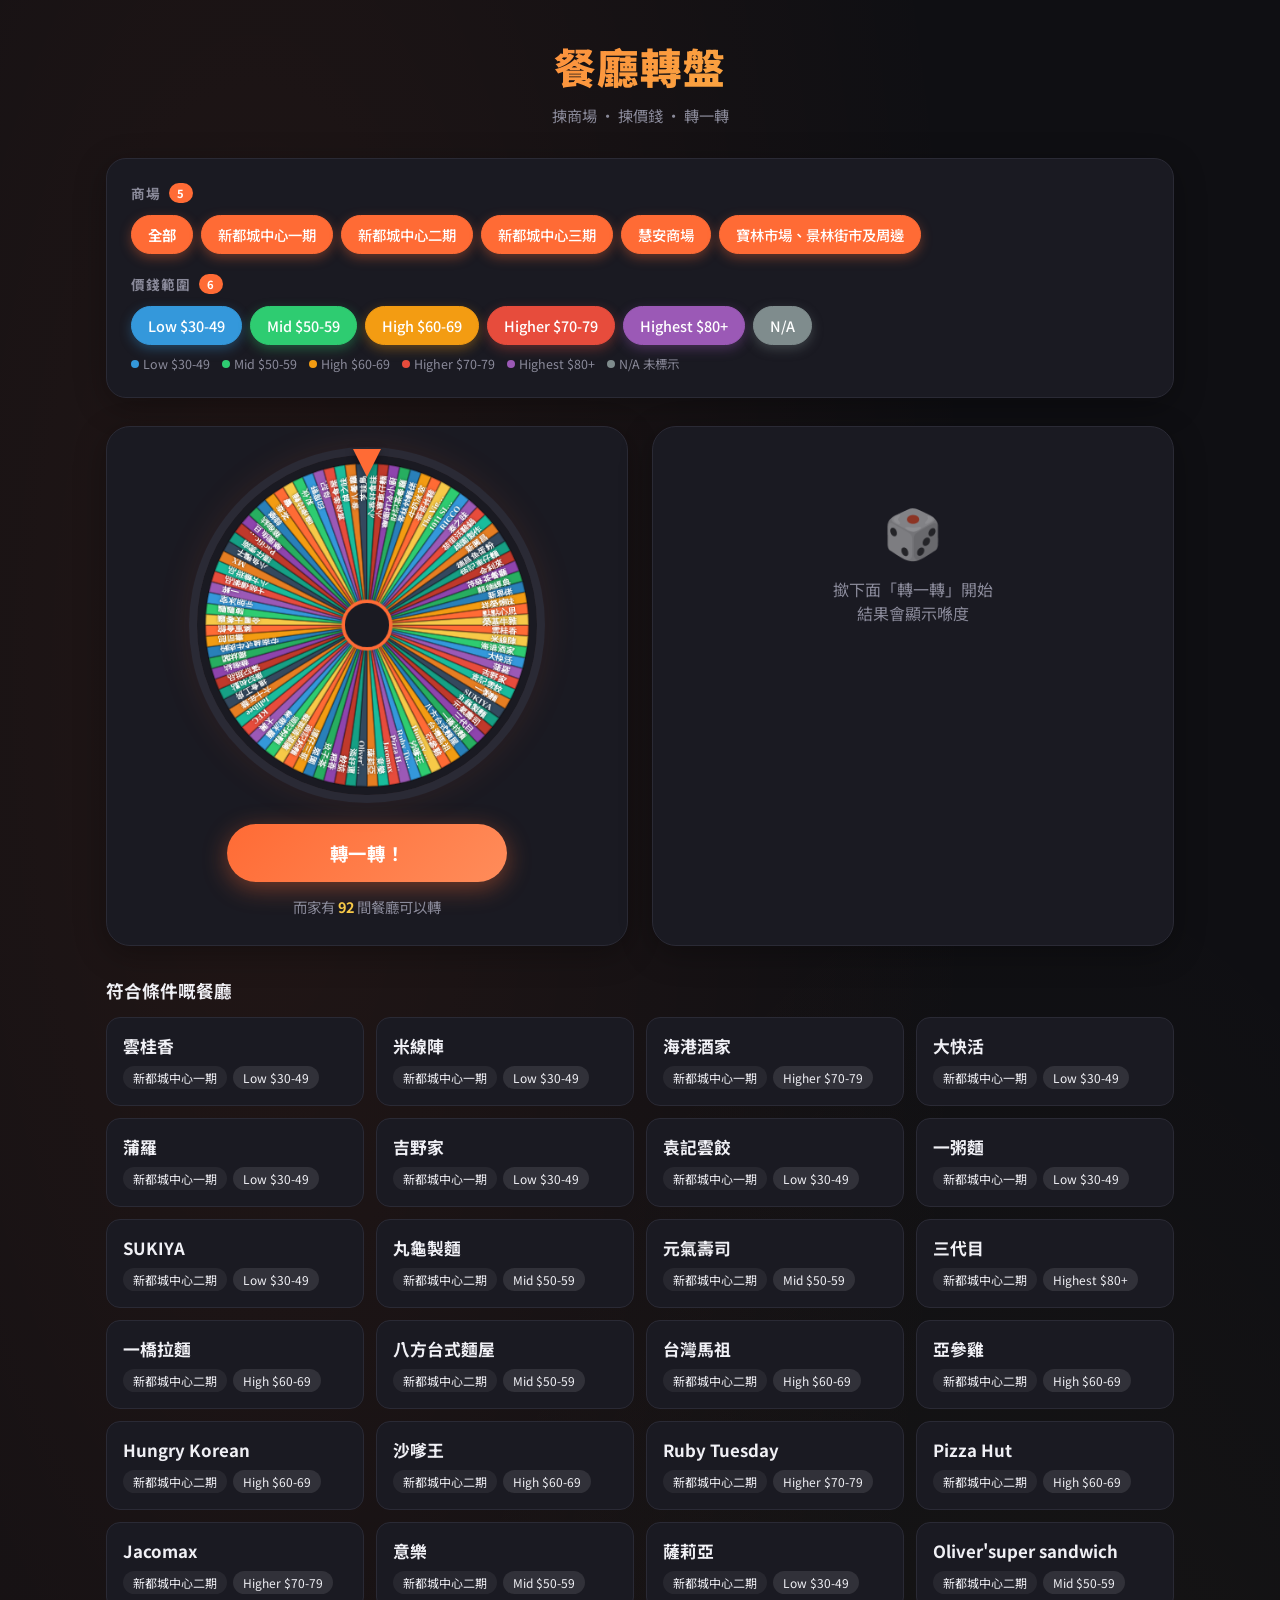
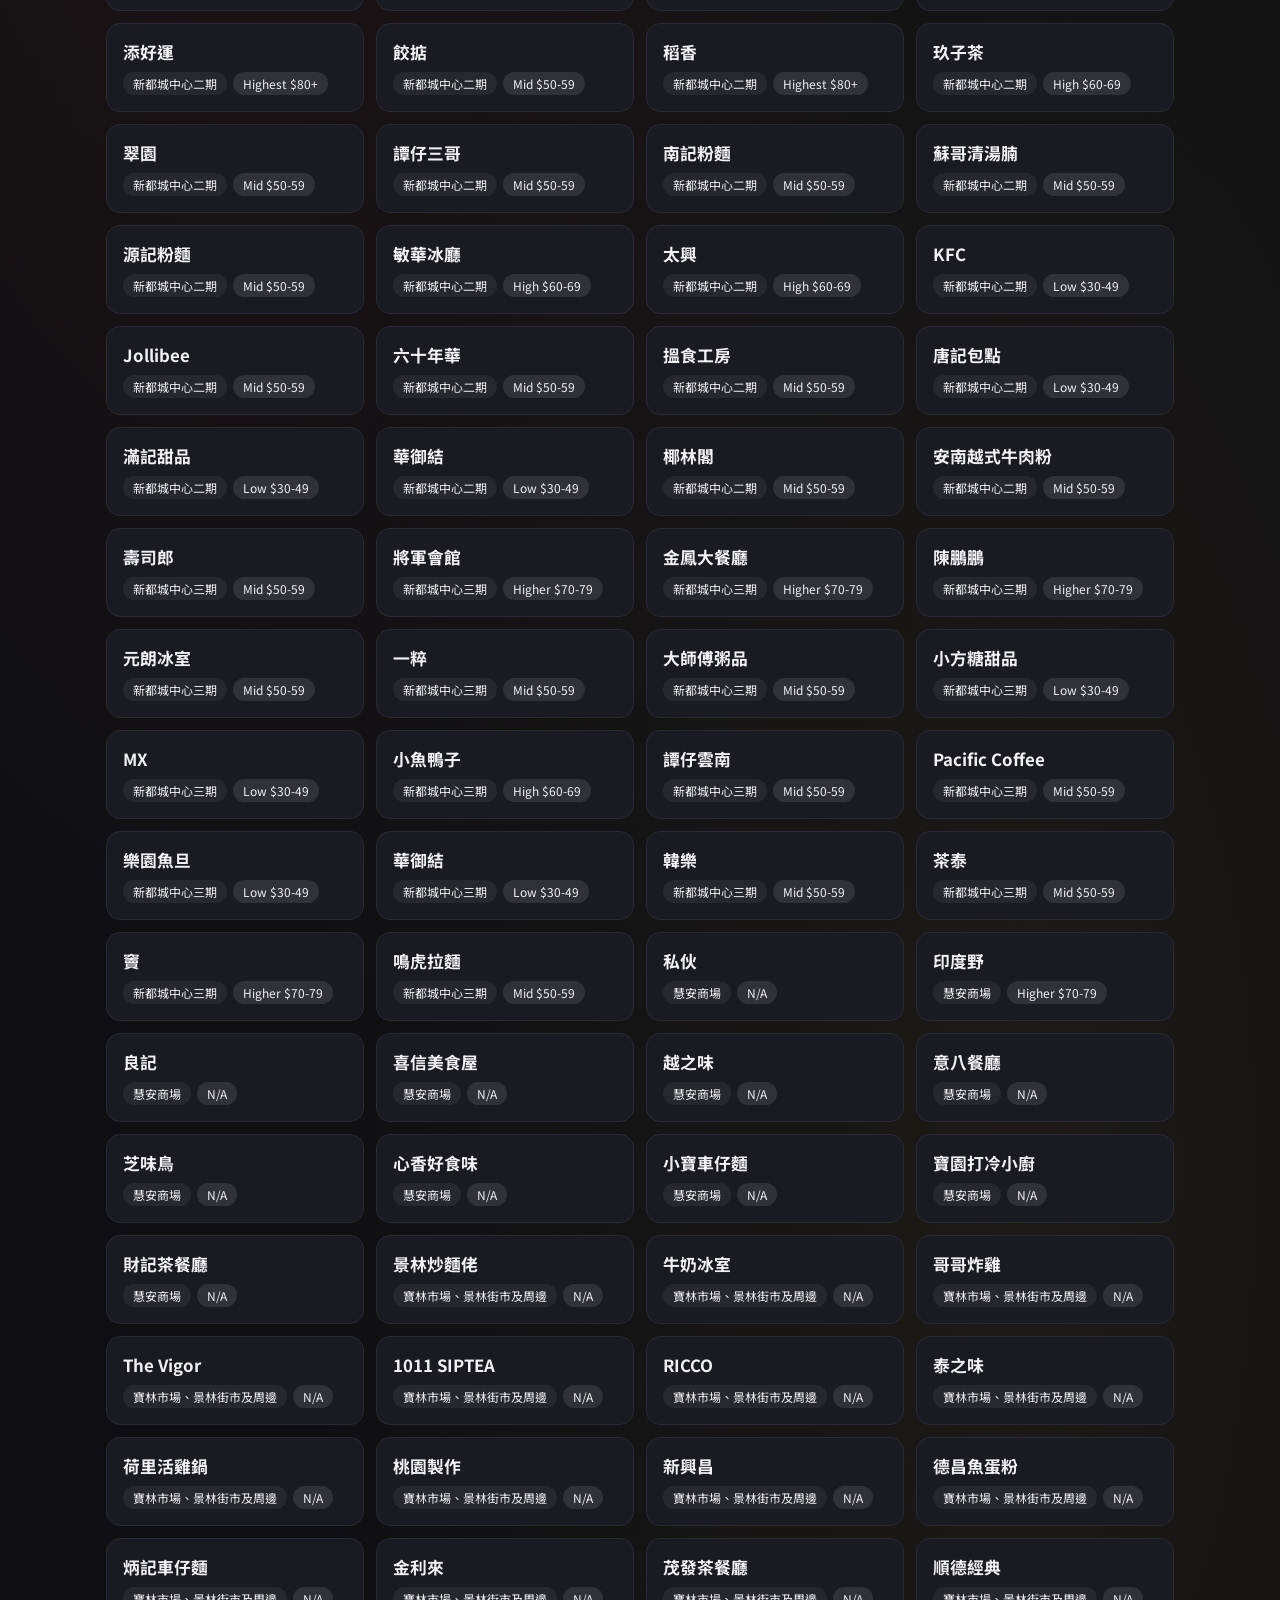
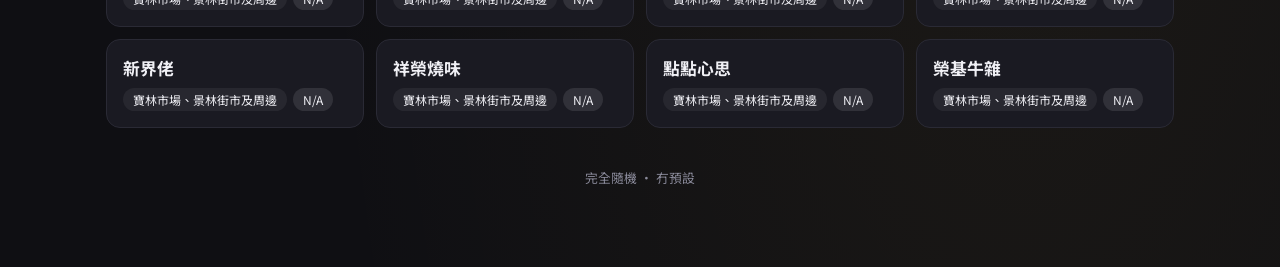
==== commit 5449bd25: "Fixed" ====
--- a/index.html
+++ b/index.html
@@ -7,504 +7,7 @@
   <link rel="preconnect" href="https://fonts.googleapis.com">
   <link rel="preconnect" href="https://fonts.gstatic.com" crossorigin>
   <link href="https://fonts.googleapis.com/css2?family=Noto+Sans+TC:wght@400;500;700;900&display=swap" rel="stylesheet">
-  <style>
-    :root {
-      --bg: #0f0f13;
-      --card: #1a1a22;
-      --card-hover: #22222c;
-      --accent: #ff6b35;
-      --accent2: #f7c948;
-      --text: #f0f0f5;
-      --muted: #8a8a9a;
-      --success: #2ecc71;
-      --border: #2a2a35;
-      --low: #3498db;
-      --mid: #2ecc71;
-      --high: #f39c12;
-      --higher: #e74c3c;
-      --highest: #9b59b6;
-      --na: #7f8c8d;
-    }
-
-    * {
-      margin: 0;
-      padding: 0;
-      box-sizing: border-box;
-    }
-
-    body {
-      font-family: 'Noto Sans TC', -apple-system, BlinkMacSystemFont, sans-serif;
-      background: var(--bg);
-      color: var(--text);
-      min-height: 100vh;
-      overflow-x: hidden;
-      background-image: 
-        radial-gradient(ellipse at 20% 20%, rgba(255, 107, 53, 0.08) 0%, transparent 50%),
-        radial-gradient(ellipse at 80% 80%, rgba(247, 201, 72, 0.06) 0%, transparent 50%);
-    }
-
-    .container {
-      max-width: 1100px;
-      margin: 0 auto;
-      padding: 24px 16px 80px;
-    }
-
-    header {
-      text-align: center;
-      margin-bottom: 32px;
-      padding-top: 12px;
-    }
-
-    header h1 {
-      font-size: clamp(1.8rem, 5vw, 2.6rem);
-      font-weight: 900;
-      background: linear-gradient(135deg, var(--accent), var(--accent2));
-      -webkit-background-clip: text;
-      -webkit-text-fill-color: transparent;
-      background-clip: text;
-      letter-spacing: 0.02em;
-    }
-
-    header p {
-      color: var(--muted);
-      margin-top: 8px;
-      font-size: 0.95rem;
-    }
-
-    /* Filters */
-    .filters {
-      background: var(--card);
-      border: 1px solid var(--border);
-      border-radius: 20px;
-      padding: 24px;
-      margin-bottom: 28px;
-      box-shadow: 0 8px 32px rgba(0,0,0,0.3);
-    }
-
-    .filter-section {
-      margin-bottom: 20px;
-    }
-
-    .filter-section:last-child {
-      margin-bottom: 0;
-    }
-
-    .filter-title {
-      font-size: 0.85rem;
-      font-weight: 700;
-      color: var(--muted);
-      text-transform: uppercase;
-      letter-spacing: 0.08em;
-      margin-bottom: 12px;
-      display: flex;
-      align-items: center;
-      gap: 8px;
-    }
-
-    .filter-title span {
-      background: var(--accent);
-      color: #fff;
-      font-size: 0.7rem;
-      padding: 2px 8px;
-      border-radius: 999px;
-      font-weight: 700;
-    }
-
-    .chips {
-      display: flex;
-      flex-wrap: wrap;
-      gap: 8px;
-    }
-
-    .chip {
-      appearance: none;
-      border: 1.5px solid var(--border);
-      background: transparent;
-      color: var(--text);
-      padding: 8px 16px;
-      border-radius: 999px;
-      font-size: 0.9rem;
-      font-weight: 500;
-      cursor: pointer;
-      transition: all 0.2s ease;
-      font-family: inherit;
-      user-select: none;
-    }
-
-    .chip:hover {
-      border-color: var(--accent);
-      background: rgba(255, 107, 53, 0.1);
-    }
-
-    .chip.active {
-      background: var(--accent);
-      border-color: var(--accent);
-      color: #fff;
-      box-shadow: 0 4px 12px rgba(255, 107, 53, 0.35);
-    }
-
-    .chip.price-low.active { background: var(--low); border-color: var(--low); box-shadow: 0 4px 12px rgba(52,152,219,0.35); }
-    .chip.price-mid.active { background: var(--mid); border-color: var(--mid); box-shadow: 0 4px 12px rgba(46,204,113,0.35); }
-    .chip.price-high.active { background: var(--high); border-color: var(--high); box-shadow: 0 4px 12px rgba(243,156,18,0.35); }
-    .chip.price-higher.active { background: var(--higher); border-color: var(--higher); box-shadow: 0 4px 12px rgba(231,76,60,0.35); }
-    .chip.price-highest.active { background: var(--highest); border-color: var(--highest); box-shadow: 0 4px 12px rgba(155,89,182,0.35); }
-    .chip.price-na.active { background: var(--na); border-color: var(--na); box-shadow: 0 4px 12px rgba(127,140,141,0.35); }
-
-    .price-legend {
-      display: flex;
-      flex-wrap: wrap;
-      gap: 12px;
-      margin-top: 10px;
-      font-size: 0.78rem;
-      color: var(--muted);
-    }
-
-    .price-legend span {
-      display: flex;
-      align-items: center;
-      gap: 4px;
-    }
-
-    .dot {
-      width: 8px;
-      height: 8px;
-      border-radius: 50%;
-      display: inline-block;
-    }
-
-    /* Main spinner area */
-    .spinner-area {
-      display: grid;
-      grid-template-columns: 1fr;
-      gap: 24px;
-    }
-
-    @media (min-width: 800px) {
-      .spinner-area {
-        grid-template-columns: 1fr 1fr;
-      }
-    }
-
-    .wheel-card, .result-card {
-      background: var(--card);
-      border: 1px solid var(--border);
-      border-radius: 24px;
-      padding: 28px;
-      box-shadow: 0 8px 32px rgba(0,0,0,0.3);
-      position: relative;
-      overflow: hidden;
-    }
-
-    .wheel-wrapper {
-      position: relative;
-      width: 100%;
-      max-width: 340px;
-      margin: 0 auto;
-      aspect-ratio: 1;
-    }
-
-    #wheelCanvas {
-      width: 100%;
-      height: 100%;
-      border-radius: 50%;
-      box-shadow: 0 0 0 8px #2a2a35, 0 0 40px rgba(255,107,53,0.15);
-    }
-
-    .pointer {
-      position: absolute;
-      top: -6px;
-      left: 50%;
-      transform: translateX(-50%);
-      width: 0;
-      height: 0;
-      border-left: 14px solid transparent;
-      border-right: 14px solid transparent;
-      border-top: 28px solid var(--accent);
-      z-index: 10;
-      filter: drop-shadow(0 2px 4px rgba(0,0,0,0.4));
-    }
-
-    .spin-btn {
-      display: block;
-      width: 100%;
-      max-width: 280px;
-      margin: 24px auto 0;
-      padding: 16px 32px;
-      font-size: 1.15rem;
-      font-weight: 700;
-      font-family: inherit;
-      border: none;
-      border-radius: 999px;
-      background: linear-gradient(135deg, var(--accent), #ff8c5a);
-      color: #fff;
-      cursor: pointer;
-      transition: transform 0.15s, box-shadow 0.15s;
-      box-shadow: 0 6px 24px rgba(255,107,53,0.4);
-      letter-spacing: 0.03em;
-    }
-
-    .spin-btn:hover:not(:disabled) {
-      transform: translateY(-2px);
-      box-shadow: 0 10px 28px rgba(255,107,53,0.5);
-    }
-
-    .spin-btn:active:not(:disabled) {
-      transform: translateY(0);
-    }
-
-    .spin-btn:disabled {
-      opacity: 0.5;
-      cursor: not-allowed;
-    }
-
-    .count-info {
-      text-align: center;
-      margin-top: 14px;
-      font-size: 0.9rem;
-      color: var(--muted);
-    }
-
-    .count-info strong {
-      color: var(--accent2);
-    }
-
-    /* Result */
-    .result-placeholder {
-      text-align: center;
-      padding: 40px 20px;
-      color: var(--muted);
-    }
-
-    .result-placeholder .icon {
-      font-size: 3rem;
-      margin-bottom: 12px;
-      opacity: 0.5;
-    }
-
-    .result-content {
-      display: none;
-      animation: fadeIn 0.5s ease;
-    }
-
-    .result-content.show {
-      display: block;
-    }
-
-    @keyframes fadeIn {
-      from { opacity: 0; transform: translateY(12px); }
-      to { opacity: 1; transform: translateY(0); }
-    }
-
-    .result-name {
-      font-size: 1.8rem;
-      font-weight: 900;
-      text-align: center;
-      margin-bottom: 16px;
-      line-height: 1.3;
-    }
-
-    .result-meta {
-      display: flex;
-      flex-wrap: wrap;
-      justify-content: center;
-      gap: 10px;
-      margin-bottom: 20px;
-    }
-
-    .badge {
-      padding: 6px 14px;
-      border-radius: 999px;
-      font-size: 0.85rem;
-      font-weight: 600;
-    }
-
-    .badge.mall {
-      background: rgba(255,255,255,0.08);
-      color: var(--text);
-    }
-
-    .badge.price-low { background: rgba(52,152,219,0.2); color: #5dade2; }
-    .badge.price-mid { background: rgba(46,204,113,0.2); color: #58d68d; }
-    .badge.price-high { background: rgba(243,156,18,0.2); color: #f5b041; }
-    .badge.price-higher { background: rgba(231,76,60,0.2); color: #ec7063; }
-    .badge.price-highest { background: rgba(155,89,182,0.2); color: #bb8fce; }
-    .badge.price-na { background: rgba(127,140,141,0.2); color: #b0b0b0; }
-
-    .result-desc {
-      background: rgba(255,255,255,0.04);
-      border-radius: 14px;
-      padding: 16px;
-      font-size: 0.95rem;
-      color: var(--muted);
-      line-height: 1.6;
-      text-align: center;
-      cursor: pointer;
-      transition: background 0.2s;
-      border: 1px solid transparent;
-    }
-
-    .result-desc:hover {
-      background: rgba(255,255,255,0.07);
-      border-color: var(--border);
-    }
-
-    .result-desc .hint {
-      font-size: 0.75rem;
-      margin-top: 6px;
-      opacity: 0.6;
-    }
-
-    /* List of filtered */
-    .list-section {
-      margin-top: 32px;
-    }
-
-    .list-header {
-      display: flex;
-      justify-content: space-between;
-      align-items: center;
-      margin-bottom: 14px;
-    }
-
-    .list-header h2 {
-      font-size: 1.1rem;
-      font-weight: 700;
-    }
-
-    .restaurant-grid {
-      display: grid;
-      grid-template-columns: repeat(auto-fill, minmax(240px, 1fr));
-      gap: 12px;
-    }
-
-    .resto-card {
-      background: var(--card);
-      border: 1px solid var(--border);
-      border-radius: 14px;
-      padding: 16px;
-      cursor: pointer;
-      transition: all 0.2s;
-    }
-
-    .resto-card:hover {
-      background: var(--card-hover);
-      border-color: var(--accent);
-      transform: translateY(-2px);
-    }
-
-    .resto-card .name {
-      font-weight: 700;
-      font-size: 1.05rem;
-      margin-bottom: 8px;
-    }
-
-    .resto-card .tags {
-      display: flex;
-      flex-wrap: wrap;
-      gap: 6px;
-    }
-
-    .resto-card .tag {
-      font-size: 0.75rem;
-      padding: 3px 10px;
-      border-radius: 999px;
-      background: rgba(255,255,255,0.06);
-    }
-
-    /* Modal */
-    .modal-overlay {
-      position: fixed;
-      inset: 0;
-      background: rgba(0,0,0,0.7);
-      backdrop-filter: blur(6px);
-      display: flex;
-      align-items: center;
-      justify-content: center;
-      z-index: 100;
-      opacity: 0;
-      pointer-events: none;
-      transition: opacity 0.25s;
-      padding: 20px;
-    }
-
-    .modal-overlay.open {
-      opacity: 1;
-      pointer-events: auto;
-    }
-
-    .modal {
-      background: var(--card);
-      border: 1px solid var(--border);
-      border-radius: 20px;
-      padding: 28px;
-      max-width: 420px;
-      width: 100%;
-      transform: scale(0.92);
-      transition: transform 0.25s;
-      box-shadow: 0 20px 60px rgba(0,0,0,0.5);
-    }
-
-    .modal-overlay.open .modal {
-      transform: scale(1);
-    }
-
-    .modal h3 {
-      font-size: 1.4rem;
-      font-weight: 800;
-      margin-bottom: 12px;
-    }
-
-    .modal .meta {
-      display: flex;
-      flex-wrap: wrap;
-      gap: 8px;
-      margin-bottom: 16px;
-    }
-
-    .modal .desc {
-      color: var(--muted);
-      line-height: 1.7;
-      font-size: 0.95rem;
-      background: rgba(255,255,255,0.04);
-      padding: 14px;
-      border-radius: 12px;
-    }
-
-    .modal-close {
-      margin-top: 20px;
-      width: 100%;
-      padding: 12px;
-      border: none;
-      border-radius: 12px;
-      background: var(--accent);
-      color: #fff;
-      font-weight: 700;
-      font-size: 1rem;
-      cursor: pointer;
-      font-family: inherit;
-    }
-
-    .modal-close:hover {
-      opacity: 0.9;
-    }
-
-    /* Confetti */
-    .confetti {
-      position: fixed;
-      width: 10px;
-      height: 10px;
-      top: -10px;
-      z-index: 200;
-      pointer-events: none;
-    }
-
-    footer {
-      text-align: center;
-      margin-top: 40px;
-      color: var(--muted);
-      font-size: 0.8rem;
-    }
-  </style>
+  <link rel="stylesheet" href="style.css">
 </head>
 <body>
   <div class="container">
@@ -574,7 +77,7 @@
       <h3 id="modalName"></h3>
       <div class="meta" id="modalMeta"></div>
       <div class="desc" id="modalDesc"></div>
-      <button class="modal-close" onclick="closeModal()">關閉</button>
+      <button class="modal-close" onclick="closeModal()">Close</button>
     </div>
   </div>
 
@@ -586,19 +89,19 @@
       High: { label: 'High $60-69', key: 'high', range: '$60-69' },
       Higher: { label: 'Higher $70-79', key: 'higher', range: '$70-79' },
       Highest: { label: 'Highest $80+', key: 'highest', range: '$80+' },
-      'N/A': { label: 'N/A 未標示', key: 'na', range: 'N/A' }
+      'N/A': { label: 'N/A', key: 'na', range: 'N/A' }
     };
 
     const restaurants = [
       // 新都城中心一期
-      { name: '雲桂香', mall: '新都城中心一期', price: 'Low', desc: 'No description yet.' },
-      { name: '米線陣', mall: '新都城中心一期', price: 'Low', desc: 'No description yet.' },
-      { name: '海港酒家', mall: '新都城中心一期', price: 'Higher', desc: 'No description yet.' },
-      { name: '大快活', mall: '新都城中心一期', price: 'Low', desc: 'No description yet.' },
-      { name: '蒲羅', mall: '新都城中心一期', price: 'Low', desc: 'No description yet.' },
-      { name: '吉野家', mall: '新都城中心一期', price: 'Low', desc: 'No description yet.' },
-      { name: '袁記雲餃', mall: '新都城中心一期', price: 'Low', desc: 'No description yet.' },
-      { name: '一粥麵', mall: '新都城中心一期', price: 'Low', desc: 'No description yet.' },
+      { name: '雲桂香', mall: '新都城中心一期', price: 'Low', desc: 'Rating: ★ ★ ★ ★ ★ | Student Discount: ✔' },
+      { name: '米線陣', mall: '新都城中心一期', price: 'Low', desc: 'Rating: ★ ★ ★ ☆ ☆  | Student Discount: ✔' },
+      { name: '海港酒家', mall: '新都城中心一期', price: 'Higher', desc: 'Rating: ★ ★ ☆ ☆ ☆ | Student Discount: X' },
+      { name: '大快活', mall: '新都城中心一期', price: 'Low', desc: 'Rating: ★ ★ ☆ ☆ ☆  | Student Discount: ✔' },
+      { name: '蒲羅', mall: '新都城中心一期', price: 'Low', desc: 'Rating: No record.  | Student Discount: ✔' },
+      { name: '吉野家', mall: '新都城中心一期', price: 'Low', desc: 'Rating: ★ ★ ☆ ☆ ☆  | Student Discount: X' },
+      { name: '袁記雲餃', mall: '新都城中心一期', price: 'Low', desc: 'Rating: ★ ★ ☆ ☆ ☆  | Student Discount: X' },
+      { name: '一粥麵', mall: '新都城中心一期', price: 'Low', desc: 'Rating: ★ ★ ☆ ☆ ☆  | Student Discount: ✔' },
 
       // 新都城中心二期
       { name: 'SUKIYA', mall: '新都城中心二期', price: 'Low', desc: 'No description yet.' },
--- a/style.css
+++ b/style.css
@@ -0,0 +1,496 @@
+:root {
+      --bg: #0f0f13;
+      --card: #1a1a22;
+      --card-hover: #22222c;
+      --accent: #ff6b35;
+      --accent2: #f7c948;
+      --text: #f0f0f5;
+      --muted: #8a8a9a;
+      --success: #2ecc71;
+      --border: #2a2a35;
+      --low: #3498db;
+      --mid: #2ecc71;
+      --high: #f39c12;
+      --higher: #e74c3c;
+      --highest: #9b59b6;
+      --na: #7f8c8d;
+    }
+
+    * {
+      margin: 0;
+      padding: 0;
+      box-sizing: border-box;
+    }
+
+    body {
+      font-family: 'Noto Sans TC', -apple-system, BlinkMacSystemFont, sans-serif;
+      background: var(--bg);
+      color: var(--text);
+      min-height: 100vh;
+      overflow-x: hidden;
+      background-image: 
+        radial-gradient(ellipse at 20% 20%, rgba(255, 107, 53, 0.08) 0%, transparent 50%),
+        radial-gradient(ellipse at 80% 80%, rgba(247, 201, 72, 0.06) 0%, transparent 50%);
+    }
+
+    .container {
+      max-width: 1100px;
+      margin: 0 auto;
+      padding: 24px 16px 80px;
+    }
+
+    header {
+      text-align: center;
+      margin-bottom: 32px;
+      padding-top: 12px;
+    }
+
+    header h1 {
+      font-size: clamp(1.8rem, 5vw, 2.6rem);
+      font-weight: 900;
+      background: linear-gradient(135deg, var(--accent), var(--accent2));
+      -webkit-background-clip: text;
+      -webkit-text-fill-color: transparent;
+      background-clip: text;
+      letter-spacing: 0.02em;
+    }
+
+    header p {
+      color: var(--muted);
+      margin-top: 8px;
+      font-size: 0.95rem;
+    }
+
+    /* Filters */
+    .filters {
+      background: var(--card);
+      border: 1px solid var(--border);
+      border-radius: 20px;
+      padding: 24px;
+      margin-bottom: 28px;
+      box-shadow: 0 8px 32px rgba(0,0,0,0.3);
+    }
+
+    .filter-section {
+      margin-bottom: 20px;
+    }
+
+    .filter-section:last-child {
+      margin-bottom: 0;
+    }
+
+    .filter-title {
+      font-size: 0.85rem;
+      font-weight: 700;
+      color: var(--muted);
+      text-transform: uppercase;
+      letter-spacing: 0.08em;
+      margin-bottom: 12px;
+      display: flex;
+      align-items: center;
+      gap: 8px;
+    }
+
+    .filter-title span {
+      background: var(--accent);
+      color: #fff;
+      font-size: 0.7rem;
+      padding: 2px 8px;
+      border-radius: 999px;
+      font-weight: 700;
+    }
+
+    .chips {
+      display: flex;
+      flex-wrap: wrap;
+      gap: 8px;
+    }
+
+    .chip {
+      appearance: none;
+      border: 1.5px solid var(--border);
+      background: transparent;
+      color: var(--text);
+      padding: 8px 16px;
+      border-radius: 999px;
+      font-size: 0.9rem;
+      font-weight: 500;
+      cursor: pointer;
+      transition: all 0.2s ease;
+      font-family: inherit;
+      user-select: none;
+    }
+
+    .chip:hover {
+      border-color: var(--accent);
+      background: rgba(255, 107, 53, 0.1);
+    }
+
+    .chip.active {
+      background: var(--accent);
+      border-color: var(--accent);
+      color: #fff;
+      box-shadow: 0 4px 12px rgba(255, 107, 53, 0.35);
+    }
+
+    .chip.price-low.active { background: var(--low); border-color: var(--low); box-shadow: 0 4px 12px rgba(52,152,219,0.35); }
+    .chip.price-mid.active { background: var(--mid); border-color: var(--mid); box-shadow: 0 4px 12px rgba(46,204,113,0.35); }
+    .chip.price-high.active { background: var(--high); border-color: var(--high); box-shadow: 0 4px 12px rgba(243,156,18,0.35); }
+    .chip.price-higher.active { background: var(--higher); border-color: var(--higher); box-shadow: 0 4px 12px rgba(231,76,60,0.35); }
+    .chip.price-highest.active { background: var(--highest); border-color: var(--highest); box-shadow: 0 4px 12px rgba(155,89,182,0.35); }
+    .chip.price-na.active { background: var(--na); border-color: var(--na); box-shadow: 0 4px 12px rgba(127,140,141,0.35); }
+
+    .price-legend {
+      display: flex;
+      flex-wrap: wrap;
+      gap: 12px;
+      margin-top: 10px;
+      font-size: 0.78rem;
+      color: var(--muted);
+    }
+
+    .price-legend span {
+      display: flex;
+      align-items: center;
+      gap: 4px;
+    }
+
+    .dot {
+      width: 8px;
+      height: 8px;
+      border-radius: 50%;
+      display: inline-block;
+    }
+
+    /* Main spinner area */
+    .spinner-area {
+      display: grid;
+      grid-template-columns: 1fr;
+      gap: 24px;
+    }
+
+    @media (min-width: 800px) {
+      .spinner-area {
+        grid-template-columns: 1fr 1fr;
+      }
+    }
+
+    .wheel-card, .result-card {
+      background: var(--card);
+      border: 1px solid var(--border);
+      border-radius: 24px;
+      padding: 28px;
+      box-shadow: 0 8px 32px rgba(0,0,0,0.3);
+      position: relative;
+      overflow: hidden;
+    }
+
+    .wheel-wrapper {
+      position: relative;
+      width: 100%;
+      max-width: 340px;
+      margin: 0 auto;
+      aspect-ratio: 1;
+    }
+
+    #wheelCanvas {
+      width: 100%;
+      height: 100%;
+      border-radius: 50%;
+      box-shadow: 0 0 0 8px #2a2a35, 0 0 40px rgba(255,107,53,0.15);
+    }
+
+    .pointer {
+      position: absolute;
+      top: -6px;
+      left: 50%;
+      transform: translateX(-50%);
+      width: 0;
+      height: 0;
+      border-left: 14px solid transparent;
+      border-right: 14px solid transparent;
+      border-top: 28px solid var(--accent);
+      z-index: 10;
+      filter: drop-shadow(0 2px 4px rgba(0,0,0,0.4));
+    }
+
+    .spin-btn {
+      display: block;
+      width: 100%;
+      max-width: 280px;
+      margin: 24px auto 0;
+      padding: 16px 32px;
+      font-size: 1.15rem;
+      font-weight: 700;
+      font-family: inherit;
+      border: none;
+      border-radius: 999px;
+      background: linear-gradient(135deg, var(--accent), #ff8c5a);
+      color: #fff;
+      cursor: pointer;
+      transition: transform 0.15s, box-shadow 0.15s;
+      box-shadow: 0 6px 24px rgba(255,107,53,0.4);
+      letter-spacing: 0.03em;
+    }
+
+    .spin-btn:hover:not(:disabled) {
+      transform: translateY(-2px);
+      box-shadow: 0 10px 28px rgba(255,107,53,0.5);
+    }
+
+    .spin-btn:active:not(:disabled) {
+      transform: translateY(0);
+    }
+
+    .spin-btn:disabled {
+      opacity: 0.5;
+      cursor: not-allowed;
+    }
+
+    .count-info {
+      text-align: center;
+      margin-top: 14px;
+      font-size: 0.9rem;
+      color: var(--muted);
+    }
+
+    .count-info strong {
+      color: var(--accent2);
+    }
+
+    /* Result */
+    .result-placeholder {
+      text-align: center;
+      padding: 40px 20px;
+      color: var(--muted);
+    }
+
+    .result-placeholder .icon {
+      font-size: 3rem;
+      margin-bottom: 12px;
+      opacity: 0.5;
+    }
+
+    .result-content {
+      display: none;
+      animation: fadeIn 0.5s ease;
+    }
+
+    .result-content.show {
+      display: block;
+    }
+
+    @keyframes fadeIn {
+      from { opacity: 0; transform: translateY(12px); }
+      to { opacity: 1; transform: translateY(0); }
+    }
+
+    .result-name {
+      font-size: 1.8rem;
+      font-weight: 900;
+      text-align: center;
+      margin-bottom: 16px;
+      line-height: 1.3;
+    }
+
+    .result-meta {
+      display: flex;
+      flex-wrap: wrap;
+      justify-content: center;
+      gap: 10px;
+      margin-bottom: 20px;
+    }
+
+    .badge {
+      padding: 6px 14px;
+      border-radius: 999px;
+      font-size: 0.85rem;
+      font-weight: 600;
+    }
+
+    .badge.mall {
+      background: rgba(255,255,255,0.08);
+      color: var(--text);
+    }
+
+    .badge.price-low { background: rgba(52,152,219,0.2); color: #5dade2; }
+    .badge.price-mid { background: rgba(46,204,113,0.2); color: #58d68d; }
+    .badge.price-high { background: rgba(243,156,18,0.2); color: #f5b041; }
+    .badge.price-higher { background: rgba(231,76,60,0.2); color: #ec7063; }
+    .badge.price-highest { background: rgba(155,89,182,0.2); color: #bb8fce; }
+    .badge.price-na { background: rgba(127,140,141,0.2); color: #b0b0b0; }
+
+    .result-desc {
+      background: rgba(255,255,255,0.04);
+      border-radius: 14px;
+      padding: 16px;
+      font-size: 0.95rem;
+      color: var(--muted);
+      line-height: 1.6;
+      text-align: center;
+      cursor: pointer;
+      transition: background 0.2s;
+      border: 1px solid transparent;
+    }
+
+    .result-desc:hover {
+      background: rgba(255,255,255,0.07);
+      border-color: var(--border);
+    }
+
+    .result-desc .hint {
+      font-size: 0.75rem;
+      margin-top: 6px;
+      opacity: 0.6;
+    }
+
+    /* List of filtered */
+    .list-section {
+      margin-top: 32px;
+    }
+
+    .list-header {
+      display: flex;
+      justify-content: space-between;
+      align-items: center;
+      margin-bottom: 14px;
+    }
+
+    .list-header h2 {
+      font-size: 1.1rem;
+      font-weight: 700;
+    }
+
+    .restaurant-grid {
+      display: grid;
+      grid-template-columns: repeat(auto-fill, minmax(240px, 1fr));
+      gap: 12px;
+    }
+
+    .resto-card {
+      background: var(--card);
+      border: 1px solid var(--border);
+      border-radius: 14px;
+      padding: 16px;
+      cursor: pointer;
+      transition: all 0.2s;
+    }
+
+    .resto-card:hover {
+      background: var(--card-hover);
+      border-color: var(--accent);
+      transform: translateY(-2px);
+    }
+
+    .resto-card .name {
+      font-weight: 700;
+      font-size: 1.05rem;
+      margin-bottom: 8px;
+    }
+
+    .resto-card .tags {
+      display: flex;
+      flex-wrap: wrap;
+      gap: 6px;
+    }
+
+    .resto-card .tag {
+      font-size: 0.75rem;
+      padding: 3px 10px;
+      border-radius: 999px;
+      background: rgba(255,255,255,0.06);
+    }
+
+    /* Modal */
+    .modal-overlay {
+      position: fixed;
+      inset: 0;
+      background: rgba(0,0,0,0.7);
+      backdrop-filter: blur(6px);
+      display: flex;
+      align-items: center;
+      justify-content: center;
+      z-index: 100;
+      opacity: 0;
+      pointer-events: none;
+      transition: opacity 0.25s;
+      padding: 20px;
+    }
+
+    .modal-overlay.open {
+      opacity: 1;
+      pointer-events: auto;
+    }
+
+    .modal {
+      background: var(--card);
+      border: 1px solid var(--border);
+      border-radius: 20px;
+      padding: 28px;
+      max-width: 420px;
+      width: 100%;
+      transform: scale(0.92);
+      transition: transform 0.25s;
+      box-shadow: 0 20px 60px rgba(0,0,0,0.5);
+    }
+
+    .modal-overlay.open .modal {
+      transform: scale(1);
+    }
+
+    .modal h3 {
+      font-size: 1.4rem;
+      font-weight: 800;
+      margin-bottom: 12px;
+    }
+
+    .modal .meta {
+      display: flex;
+      flex-wrap: wrap;
+      gap: 8px;
+      margin-bottom: 16px;
+    }
+
+    .modal .desc {
+      color: var(--muted);
+      line-height: 1.7;
+      font-size: 0.95rem;
+      background: rgba(255,255,255,0.04);
+      padding: 14px;
+      border-radius: 12px;
+    }
+
+    .modal-close {
+      margin-top: 20px;
+      width: 100%;
+      padding: 12px;
+      border: none;
+      border-radius: 12px;
+      background: var(--accent);
+      color: #fff;
+      font-weight: 700;
+      font-size: 1rem;
+      cursor: pointer;
+      font-family: inherit;
+    }
+
+    .modal-close:hover {
+      opacity: 0.9;
+    }
+
+    /* Confetti */
+    .confetti {
+      position: fixed;
+      width: 10px;
+      height: 10px;
+      top: -10px;
+      z-index: 200;
+      pointer-events: none;
+    }
+
+    footer {
+      text-align: center;
+      margin-top: 40px;
+      color: var(--muted);
+      font-size: 0.8rem;
+    }
